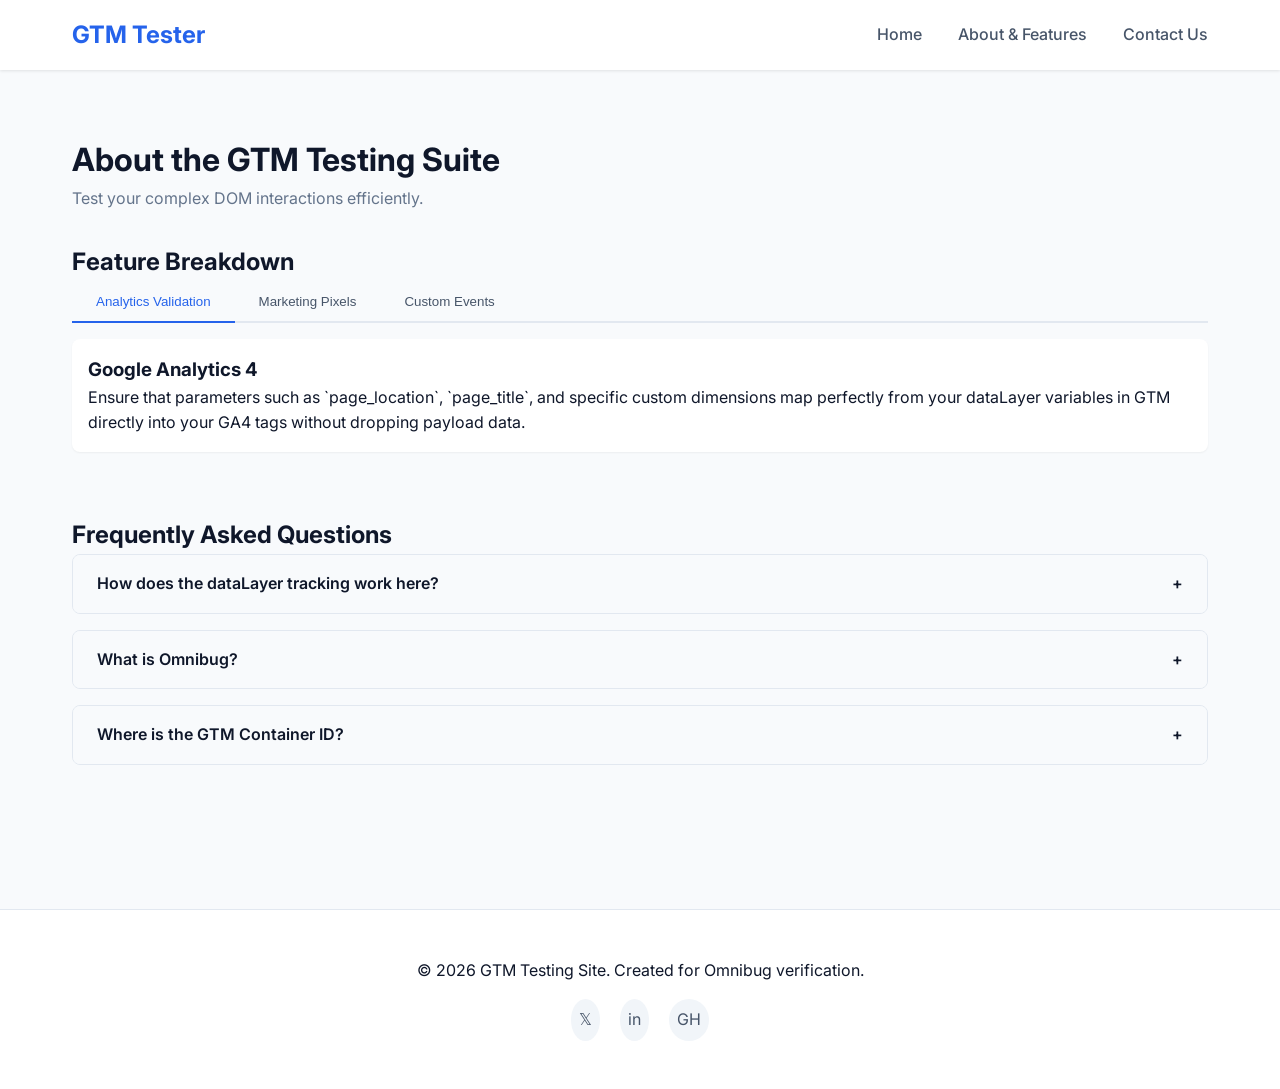
==== about.html @ c8a1af99 "Initial commit" ====
<!DOCTYPE html>
<html lang="en">

<head>
    <!-- Google tag (gtag.js) -->
    <script async src="https://www.googletagmanager.com/gtag/js?id=G-WWBLJDM97Z"></script>
    <script>
      window.dataLayer = window.dataLayer || [];
      function gtag(){dataLayer.push(arguments);}
      gtag('js', new Date());

      gtag('config', 'G-WWBLJDM97Z');
    </script>
    <!-- Google Tag Manager -->
    <script>(function(w,d,s,l,i){w[l]=w[l]||[];w[l].push({'gtm.start':
    new Date().getTime(),event:'gtm.js'});var f=d.getElementsByTagName(s)[0],
    j=d.createElement(s),dl=l!='dataLayer'?'&l='+l:'';j.async=true;j.src=
    'https://www.googletagmanager.com/gtm.js?id='+i+dl;f.parentNode.insertBefore(j,f);
    })(window,document,'script','dataLayer','GTM-W9FFCVPK');</script>
    <!-- End Google Tag Manager -->
    <meta charset="UTF-8">
    <meta name="viewport" content="width=device-width, initial-scale=1.0">
    <title>About Us - GTM Testing</title>
    <script src="js/tracker.js"></script>
    <link href="https://fonts.googleapis.com/css2?family=Inter:wght@400;500;600;700&display=swap" rel="stylesheet">
    <link rel="stylesheet" href="css/style.css">
</head>

<body>
    <!-- Google Tag Manager (noscript) -->
    <noscript><iframe src="https://www.googletagmanager.com/ns.html?id=GTM-W9FFCVPK"
    height="0" width="0" style="display:none;visibility:hidden"></iframe></noscript>
    <!-- End Google Tag Manager (noscript) -->
    <header>
        <div class="container nav-container">
            <nav>
                <a href="index.html" class="logo">GTM Tester</a>
                <div class="nav-links">
                    <a href="index.html">Home</a>
                    <a href="about.html">About & Features</a>
                    <a href="contact.html">Contact Us</a>
                </div>
            </nav>
        </div>
    </header>

    <main class="container" style="padding-top: 4rem; padding-bottom: 4rem;">
        <h1>About the GTM Testing Suite</h1>
        <p style="color: var(--text-muted); margin-bottom: 2rem;">Test your complex DOM interactions efficiently.</p>

        <!-- Tabs Section -->
        <section class="tabs">
            <h2>Feature Breakdown</h2>
            <div class="tab-list">
                <button class="tab-btn active" data-target="tab-analytics">Analytics Validation</button>
                <button class="tab-btn" data-target="tab-marketing">Marketing Pixels</button>
                <button class="tab-btn" data-target="tab-custom">Custom Events</button>
            </div>

            <div class="tab-pane active" id="tab-analytics">
                <h3>Google Analytics 4</h3>
                <p>Ensure that parameters such as `page_location`, `page_title`, and specific custom dimensions map
                    perfectly from your dataLayer variables in GTM directly into your GA4 tags without dropping payload
                    data.</p>
            </div>
            <div class="tab-pane" id="tab-marketing">
                <h3>Facebook & LinkedIn Pixels</h3>
                <p>Trigger base pageviews along with micro-conversions. Check your specific parameters like
                    `content_ids` or `value` to verify pixel health.</p>
            </div>
            <div class="tab-pane" id="tab-custom">
                <h3>Testing Custom Schemas</h3>
                <p>Pushing objects nested inside arrays? Verify the structure directly matches what the implementation
                    guide requires.</p>
            </div>
        </section>

        <!-- Accordion Section -->
        <section class="faq" style="margin-top: 4rem;">
            <h2>Frequently Asked Questions</h2>

            <div class="accordion">
                <div class="accordion-item">
                    <div class="accordion-header">
                        How does the dataLayer tracking work here?
                        <span>+</span>
                    </div>
                    <div class="accordion-content">
                        <div style="padding-bottom: 1rem; color: var(--secondary-color);">
                            Custom JS binds event listeners to DOM elements (tabs, accordions). Upon triggering, it maps
                            to a standard `trackEvent` function which pushes directly to the `window.dataLayer`.
                        </div>
                    </div>
                </div>

                <div class="accordion-item">
                    <div class="accordion-header">
                        What is Omnibug?
                        <span>+</span>
                    </div>
                    <div class="accordion-content">
                        <div style="padding-bottom: 1rem; color: var(--secondary-color);">
                            Omnibug is a browser extension that decodes and displays outgoing analytics requests (like
                            GA4 and GTM) in your Developer Tools panel. It makes debugging events significantly easier.
                        </div>
                    </div>
                </div>

                <div class="accordion-item">
                    <div class="accordion-header">
                        Where is the GTM Container ID?
                        <span>+</span>
                    </div>
                    <div class="accordion-content">
                        <div style="padding-bottom: 1rem; color: var(--secondary-color);">
                            Open `js/tracker.js` and edit the `GTM_ID` constant to replace `GTM-XXXXXXX` with your
                            actual tracking container ID.
                        </div>
                    </div>
                </div>
            </div>
        </section>
    </main>

    <footer>
        <div class="container">
            <p>&copy; 2026 GTM Testing Site. Created for Omnibug verification.</p>
            <div class="social-links">
                <a href="https://twitter.com" target="_blank" data-social="twitter">𝕏</a>
                <a href="https://linkedin.com" target="_blank" data-social="linkedin">in</a>
                <a href="https://github.com" target="_blank" data-social="github">GH</a>
            </div>
        </div>
    </footer>

    <script src="js/main.js"></script>
</body>

</html>
---- css/style.css ----
/* Global CSS for GTM Testing Site */
:root {
    --primary-color: #2563eb;
    --secondary-color: #475569;
    --bg-color: #f8fafc;
    --text-main: #0f172a;
    --text-muted: #64748b;
    --success: #10b981;
    --error: #ef4444;
    --surface: #ffffff;
}

* {
    box-sizing: border-box;
    margin: 0;
    padding: 0;
}

body {
    font-family: 'Inter', system-ui, -apple-system, sans-serif;
    background-color: var(--bg-color);
    color: var(--text-main);
    line-height: 1.6;
}

.container {
    max-width: 1200px;
    margin: 0 auto;
    padding: 0 2rem;
}

/* Header & Nav */
header {
    background: var(--surface);
    box-shadow: 0 1px 3px rgba(0, 0, 0, 0.1);
    position: sticky;
    top: 0;
    z-index: 100;
}

nav {
    display: flex;
    justify-content: space-between;
    align-items: center;
    padding: 1rem 0;
}

.logo {
    font-size: 1.5rem;
    font-weight: 700;
    color: var(--primary-color);
    text-decoration: none;
}

.nav-links a {
    margin-left: 2rem;
    text-decoration: none;
    color: var(--secondary-color);
    font-weight: 500;
    transition: color 0.2s;
}

.nav-links a:hover {
    color: var(--primary-color);
}

/* Hero Section */
.hero {
    text-align: center;
    padding: 6rem 2rem;
    background: linear-gradient(135deg, #e0f2fe 0%, #bae6fd 100%);
    margin-bottom: 4rem;
}

.hero h1 {
    font-size: 3rem;
    margin-bottom: 1rem;
    color: var(--text-main);
}

.hero p {
    font-size: 1.25rem;
    color: var(--secondary-color);
    margin-bottom: 2rem;
    max-width: 600px;
    margin-left: auto;
    margin-right: auto;
}

/* Buttons */
.btn {
    display: inline-block;
    padding: 0.75rem 1.5rem;
    border-radius: 0.5rem;
    font-weight: 600;
    text-decoration: none;
    border: none;
    cursor: pointer;
    transition: all 0.2s;
}

.btn-primary {
    background-color: var(--primary-color);
    color: white;
}

.btn-primary:hover {
    background-color: #1d4ed8;
    transform: translateY(-1px);
}

.btn-secondary {
    background-color: white;
    color: var(--text-main);
    border: 1px solid #e2e8f0;
}

.btn-secondary:hover {
    background-color: #f1f5f9;
}

/* Video Section */
.video-section {
    max-width: 800px;
    margin: 0 auto 4rem;
    text-align: center;
}

.video-container {
    position: relative;
    padding-bottom: 56.25%;
    /* 16:9 Aspect Ratio */
    height: 0;
    overflow: hidden;
    border-radius: 1rem;
    box-shadow: 0 4px 6px rgba(0, 0, 0, 0.1);
    background: black;
}

.video-container video,
.video-container iframe {
    position: absolute;
    top: 0;
    left: 0;
    width: 100%;
    height: 100%;
}

/* Footer */
footer {
    background: var(--surface);
    padding: 3rem 0;
    margin-top: 4rem;
    border-top: 1px solid #e2e8f0;
    text-align: center;
}

.social-links {
    margin-top: 1rem;
}

.social-links a {
    display: inline-flex;
    margin: 0 0.5rem;
    color: var(--secondary-color);
    text-decoration: none;
    padding: 0.5rem;
    border-radius: 50%;
    background: #f1f5f9;
    transition: all 0.2s;
}

.social-links a:hover {
    background: var(--primary-color);
    color: white;
}


/* Forms */
.form-group {
    margin-bottom: 1.5rem;
}

.form-group label {
    display: block;
    margin-bottom: 0.5rem;
    font-weight: 500;
}

.form-control {
    width: 100%;
    padding: 0.75rem;
    border: 1px solid #cbd5e1;
    border-radius: 0.5rem;
    font-family: inherit;
}

.form-control.is-invalid {
    border-color: var(--error);
    background-color: #fef2f2;
}

.invalid-feedback {
    display: none;
    color: var(--error);
    font-size: 0.875rem;
    margin-top: 0.25rem;
}

.form-control.is-invalid+.invalid-feedback {
    display: block;
}

/* Accordion */
.accordion-item {
    border: 1px solid #e2e8f0;
    margin-bottom: 1rem;
    border-radius: 0.5rem;
    background: var(--surface);
    overflow: hidden;
}

.accordion-header {
    padding: 1rem 1.5rem;
    background: #f8fafc;
    cursor: pointer;
    font-weight: 600;
    display: flex;
    justify-content: space-between;
    align-items: center;
}

.accordion-content {
    padding: 0;
    max-height: 0;
    overflow: hidden;
    transition: all 0.3s ease-in-out;
}

.accordion-item.active .accordion-content {
    padding: 1rem 1.5rem;
    max-height: 500px;
}

/* Tabs */
.tabs {
    margin: 2rem 0;
}

.tab-list {
    display: flex;
    border-bottom: 2px solid #e2e8f0;
    margin-bottom: 1rem;
}

.tab-btn {
    padding: 0.75rem 1.5rem;
    background: none;
    border: none;
    border-bottom: 2px solid transparent;
    margin-bottom: -2px;
    font-weight: 500;
    cursor: pointer;
    color: var(--secondary-color);
}

.tab-btn.active {
    color: var(--primary-color);
    border-bottom-color: var(--primary-color);
}

.tab-pane {
    display: none;
    padding: 1rem;
    background: var(--surface);
    border-radius: 0.5rem;
    box-shadow: 0 1px 2px rgba(0, 0, 0, 0.05);
}

.tab-pane.active {
    display: block;
}
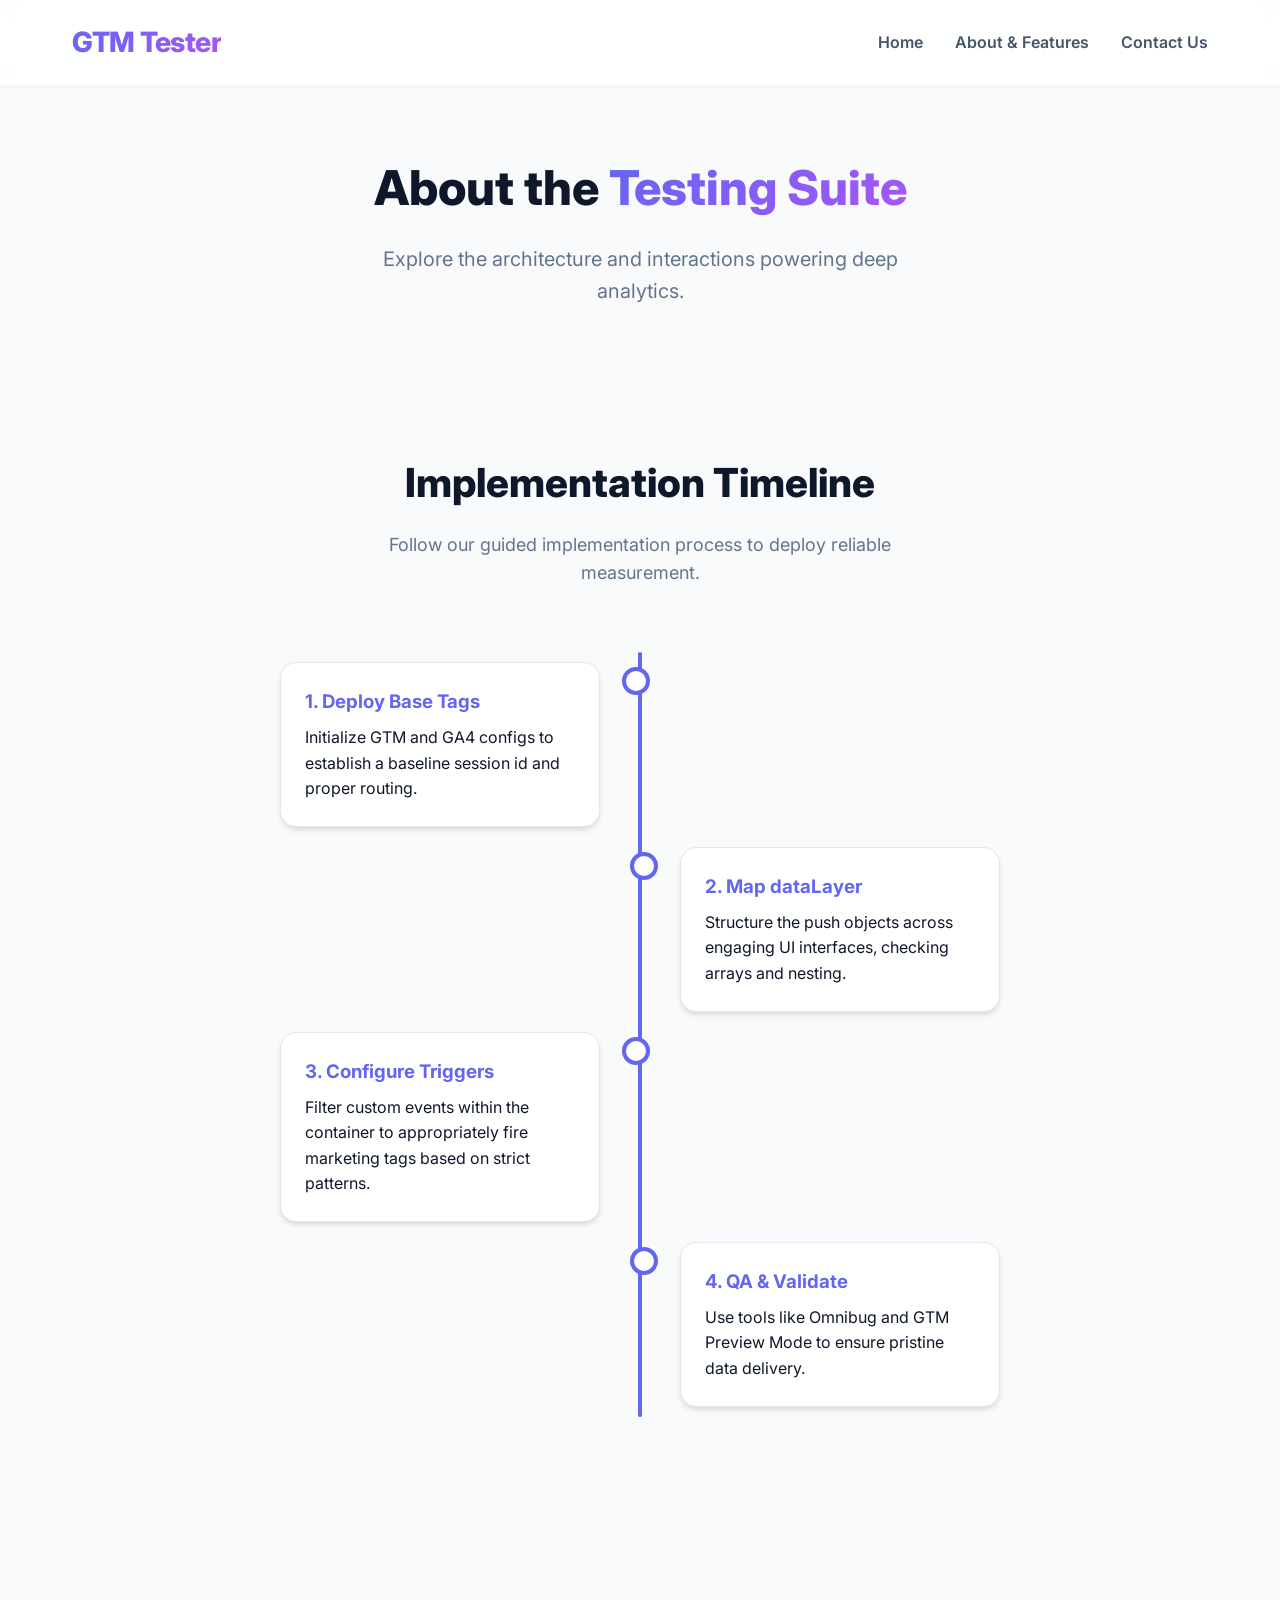
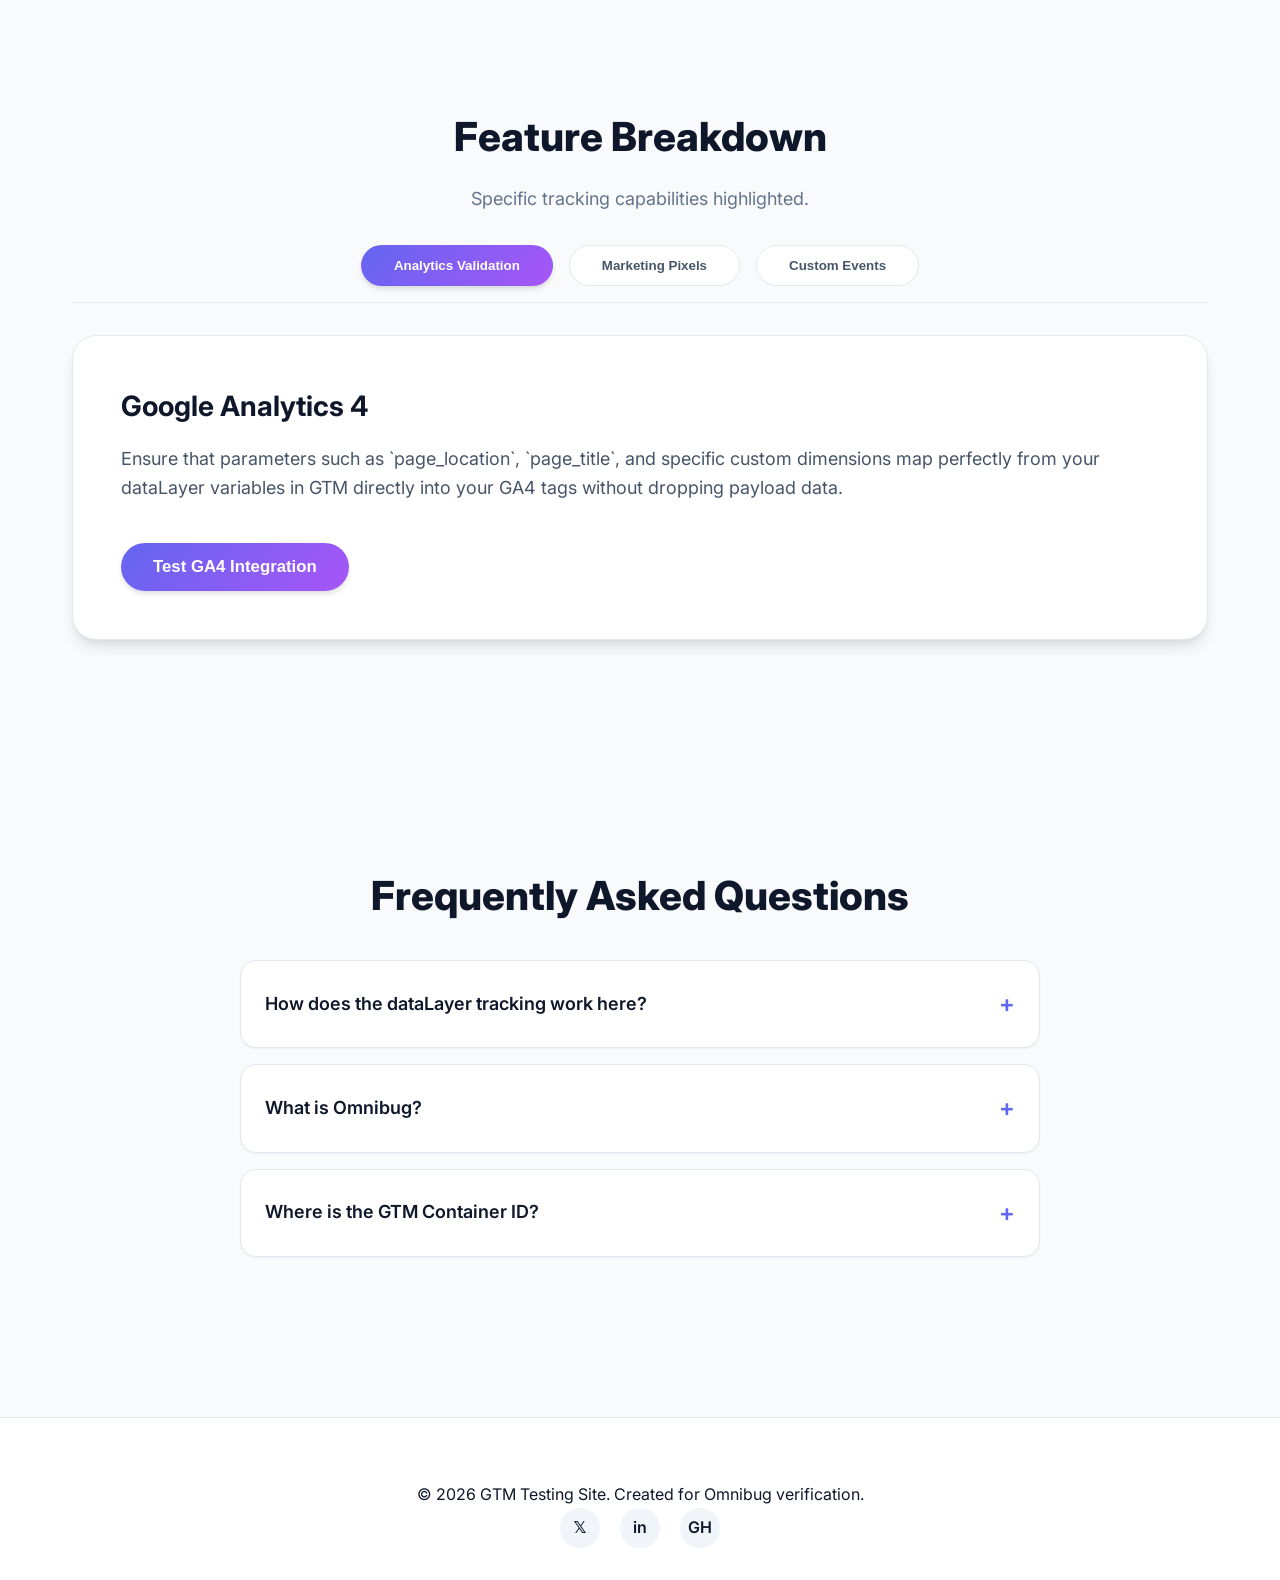
==== commit bcae8228: "Changed the UI added more things" ====
--- a/about.html
+++ b/about.html
@@ -28,7 +28,7 @@
 
 <body>
     <!-- Google Tag Manager (noscript) -->
-    <noscript><iframe src="https://www.googletagmanager.com/ns.html?id=GTM-W9FFCVPK"
+    <noscript><iframe src="https://www.googletagmanager.com/ns.html?id=GTM-W9FFCVPK  "
     height="0" width="0" style="display:none;visibility:hidden"></iframe></noscript>
     <!-- End Google Tag Manager (noscript) -->
     <header>
@@ -45,12 +45,51 @@
     </header>
 
     <main class="container" style="padding-top: 4rem; padding-bottom: 4rem;">
-        <h1>About the GTM Testing Suite</h1>
-        <p style="color: var(--text-muted); margin-bottom: 2rem;">Test your complex DOM interactions efficiently.</p>
+        <div class="section-header">
+            <h1 style="font-size: 3rem; font-weight: 800; margin-bottom: 1rem; color: var(--text-main);">About the <span style="background: var(--primary-gradient); -webkit-background-clip: text; background-clip: text; -webkit-text-fill-color: transparent;">Testing Suite</span></h1>
+            <p style="font-size: 1.25rem; color: var(--text-muted);">Explore the architecture and interactions powering deep analytics.</p>
+        </div>
+
+        <!-- Timeline Section -->
+        <section>
+            <div class="section-header" style="margin-bottom: 2rem;">
+                <h2>Implementation Timeline</h2>
+                <p>Follow our guided implementation process to deploy reliable measurement.</p>
+            </div>
+            <div class="timeline">
+                <div class="timeline-item left">
+                    <div class="timeline-content track-timeline" data-step="1">
+                        <h3>1. Deploy Base Tags</h3>
+                        <p>Initialize GTM and GA4 configs to establish a baseline session id and proper routing.</p>
+                    </div>
+                </div>
+                <div class="timeline-item right">
+                    <div class="timeline-content track-timeline" data-step="2">
+                        <h3>2. Map dataLayer</h3>
+                        <p>Structure the push objects across engaging UI interfaces, checking arrays and nesting.</p>
+                    </div>
+                </div>
+                <div class="timeline-item left">
+                    <div class="timeline-content track-timeline" data-step="3">
+                        <h3>3. Configure Triggers</h3>
+                        <p>Filter custom events within the container to appropriately fire marketing tags based on strict patterns.</p>
+                    </div>
+                </div>
+                <div class="timeline-item right">
+                    <div class="timeline-content track-timeline" data-step="4">
+                        <h3>4. QA & Validate</h3>
+                        <p>Use tools like Omnibug and GTM Preview Mode to ensure pristine data delivery.</p>
+                    </div>
+                </div>
+            </div>
+        </section>
 
         <!-- Tabs Section -->
         <section class="tabs">
-            <h2>Feature Breakdown</h2>
+            <div class="section-header" style="margin-bottom: 2rem;">
+                <h2>Feature Breakdown</h2>
+                <p>Specific tracking capabilities highlighted.</p>
+            </div>
             <div class="tab-list">
                 <button class="tab-btn active" data-target="tab-analytics">Analytics Validation</button>
                 <button class="tab-btn" data-target="tab-marketing">Marketing Pixels</button>
@@ -62,31 +101,35 @@
                 <p>Ensure that parameters such as `page_location`, `page_title`, and specific custom dimensions map
                     perfectly from your dataLayer variables in GTM directly into your GA4 tags without dropping payload
                     data.</p>
+                <button class="btn btn-primary track-cta" style="margin-top: 1rem;" data-cta-type="tab-action" data-cta-text="Test GA4 Integration">Test GA4 Integration</button>
             </div>
             <div class="tab-pane" id="tab-marketing">
                 <h3>Facebook & LinkedIn Pixels</h3>
                 <p>Trigger base pageviews along with micro-conversions. Check your specific parameters like
                     `content_ids` or `value` to verify pixel health.</p>
+                <button class="btn btn-primary track-cta" style="margin-top: 1rem;" data-cta-type="tab-action" data-cta-text="Verify Pixels">Verify Pixels</button>
             </div>
             <div class="tab-pane" id="tab-custom">
                 <h3>Testing Custom Schemas</h3>
                 <p>Pushing objects nested inside arrays? Verify the structure directly matches what the implementation
                     guide requires.</p>
+                <button class="btn btn-primary track-cta" style="margin-top: 1rem;" data-cta-type="tab-action" data-cta-text="Validate Schema">Validate Schema</button>
             </div>
         </section>
 
         <!-- Accordion Section -->
-        <section class="faq" style="margin-top: 4rem;">
-            <h2>Frequently Asked Questions</h2>
-
+        <section class="faq">
+            <div class="section-header" style="margin-bottom: 2rem;">
+                <h2>Frequently Asked Questions</h2>
+            </div>
             <div class="accordion">
                 <div class="accordion-item">
                     <div class="accordion-header">
                         How does the dataLayer tracking work here?
-                        <span>+</span>
+                        <span style="font-size: 1.5rem; color: var(--primary-color);">+</span>
                     </div>
                     <div class="accordion-content">
-                        <div style="padding-bottom: 1rem; color: var(--secondary-color);">
+                        <div class="accordion-content-inner">
                             Custom JS binds event listeners to DOM elements (tabs, accordions). Upon triggering, it maps
                             to a standard `trackEvent` function which pushes directly to the `window.dataLayer`.
                         </div>
@@ -96,10 +139,10 @@
                 <div class="accordion-item">
                     <div class="accordion-header">
                         What is Omnibug?
-                        <span>+</span>
+                        <span style="font-size: 1.5rem; color: var(--primary-color);">+</span>
                     </div>
                     <div class="accordion-content">
-                        <div style="padding-bottom: 1rem; color: var(--secondary-color);">
+                        <div class="accordion-content-inner">
                             Omnibug is a browser extension that decodes and displays outgoing analytics requests (like
                             GA4 and GTM) in your Developer Tools panel. It makes debugging events significantly easier.
                         </div>
@@ -109,10 +152,10 @@
                 <div class="accordion-item">
                     <div class="accordion-header">
                         Where is the GTM Container ID?
-                        <span>+</span>
+                        <span style="font-size: 1.5rem; color: var(--primary-color);">+</span>
                     </div>
                     <div class="accordion-content">
-                        <div style="padding-bottom: 1rem; color: var(--secondary-color);">
+                        <div class="accordion-content-inner">
                             Open `js/tracker.js` and edit the `GTM_ID` constant to replace `GTM-XXXXXXX` with your
                             actual tracking container ID.
                         </div>
--- a/css/style.css
+++ b/css/style.css
@@ -1,6 +1,8 @@
-/* Global CSS for GTM Testing Site */
+/* Global CSS for GTM Testing Site - Premium Edition */
 :root {
-    --primary-color: #2563eb;
+    --primary-gradient: linear-gradient(135deg, #6366f1 0%, #a855f7 100%);
+    --primary-color: #6366f1;
+    --primary-hover: #4f46e5;
     --secondary-color: #475569;
     --bg-color: #f8fafc;
     --text-main: #0f172a;
@@ -8,6 +10,14 @@
     --success: #10b981;
     --error: #ef4444;
     --surface: #ffffff;
+    --surface-glass: rgba(255, 255, 255, 0.85);
+    --border-color: #e2e8f0;
+    --shadow-sm: 0 1px 2px 0 rgba(0, 0, 0, 0.05);
+    --shadow-md: 0 4px 6px -1px rgba(0, 0, 0, 0.1), 0 2px 4px -1px rgba(0, 0, 0, 0.06);
+    --shadow-lg: 0 10px 15px -3px rgba(0, 0, 0, 0.1), 0 4px 6px -2px rgba(0, 0, 0, 0.05);
+    --shadow-glow: 0 0 20px rgba(99, 102, 241, 0.3);
+    --transition-fast: all 0.2s cubic-bezier(0.4, 0, 0.2, 1);
+    --transition-smooth: all 0.4s cubic-bezier(0.4, 0, 0.2, 1);
 }
 
 * {
@@ -21,6 +31,7 @@
     background-color: var(--bg-color);
     color: var(--text-main);
     line-height: 1.6;
+    overflow-x: hidden;
 }
 
 .container {
@@ -29,10 +40,13 @@
     padding: 0 2rem;
 }
 
-/* Header & Nav */
+/* Header & Nav (Glassmorphism) */
 header {
-    background: var(--surface);
-    box-shadow: 0 1px 3px rgba(0, 0, 0, 0.1);
+    background: var(--surface-glass);
+    backdrop-filter: blur(12px);
+    -webkit-backdrop-filter: blur(12px);
+    border-bottom: 1px solid rgba(255, 255, 255, 0.3);
+    box-shadow: var(--shadow-sm);
     position: sticky;
     top: 0;
     z-index: 100;
@@ -42,192 +56,569 @@
     display: flex;
     justify-content: space-between;
     align-items: center;
-    padding: 1rem 0;
+    padding: 1.25rem 0;
 }
 
 .logo {
-    font-size: 1.5rem;
-    font-weight: 700;
-    color: var(--primary-color);
+    font-size: 1.75rem;
+    font-weight: 800;
+    background: var(--primary-gradient);
+    -webkit-background-clip: text;
+    background-clip: text;
+    -webkit-text-fill-color: transparent;
     text-decoration: none;
+    letter-spacing: -0.5px;
+}
+
+.nav-links {
+    display: flex;
+    gap: 2rem;
+    align-items: center;
 }
 
 .nav-links a {
-    margin-left: 2rem;
     text-decoration: none;
     color: var(--secondary-color);
-    font-weight: 500;
-    transition: color 0.2s;
+    font-weight: 600;
+    font-size: 1rem;
+    transition: var(--transition-fast);
+    position: relative;
 }
 
 .nav-links a:hover {
     color: var(--primary-color);
+}
+
+.nav-links a::after {
+    content: '';
+    position: absolute;
+    bottom: -4px;
+    left: 0;
+    width: 0%;
+    height: 2px;
+    background: var(--primary-gradient);
+    transition: var(--transition-fast);
+    border-radius: 2px;
+}
+
+.nav-links a:hover::after {
+    width: 100%;
 }
 
 /* Hero Section */
 .hero {
     text-align: center;
-    padding: 6rem 2rem;
-    background: linear-gradient(135deg, #e0f2fe 0%, #bae6fd 100%);
+    padding: 8rem 2rem;
+    background: var(--bg-color);
+    position: relative;
+    overflow: hidden;
     margin-bottom: 4rem;
 }
 
+/* Background blob for hero */
+.hero::before {
+    content: '';
+    position: absolute;
+    top: -10%;
+    left: 50%;
+    transform: translateX(-50%);
+    width: 800px;
+    height: 800px;
+    background: radial-gradient(circle, rgba(99, 102, 241, 0.15) 0%, rgba(168, 85, 247, 0) 70%);
+    z-index: 0;
+    pointer-events: none;
+}
+
+.hero .container {
+    position: relative;
+    z-index: 1;
+}
+
 .hero h1 {
-    font-size: 3rem;
-    margin-bottom: 1rem;
-    color: var(--text-main);
+    font-size: 4rem;
+    font-weight: 800;
+    margin-bottom: 1.5rem;
+    color: var(--text-main);
+    line-height: 1.1;
+    letter-spacing: -1px;
+}
+
+.hero h1 span {
+    background: var(--primary-gradient);
+    -webkit-background-clip: text;
+    background-clip: text;
+    -webkit-text-fill-color: transparent;
 }
 
 .hero p {
     font-size: 1.25rem;
-    color: var(--secondary-color);
-    margin-bottom: 2rem;
-    max-width: 600px;
+    color: var(--text-muted);
+    margin-bottom: 2.5rem;
+    max-width: 650px;
     margin-left: auto;
     margin-right: auto;
 }
 
-/* Buttons */
+.cta-group {
+    display: flex;
+    gap: 1rem;
+    justify-content: center;
+    align-items: center;
+}
+
+/* Premium Buttons */
 .btn {
-    display: inline-block;
-    padding: 0.75rem 1.5rem;
-    border-radius: 0.5rem;
+    display: inline-flex;
+    align-items: center;
+    justify-content: center;
+    padding: 0.875rem 2rem;
+    border-radius: 9999px; /* Pill shape */
     font-weight: 600;
+    font-size: 1.05rem;
     text-decoration: none;
     border: none;
     cursor: pointer;
-    transition: all 0.2s;
+    transition: var(--transition-fast);
 }
 
 .btn-primary {
-    background-color: var(--primary-color);
-    color: white;
+    background: var(--primary-gradient);
+    color: white;
+    box-shadow: var(--shadow-md);
 }
 
 .btn-primary:hover {
-    background-color: #1d4ed8;
-    transform: translateY(-1px);
+    transform: translateY(-2px);
+    box-shadow: var(--shadow-glow);
 }
 
 .btn-secondary {
-    background-color: white;
-    color: var(--text-main);
-    border: 1px solid #e2e8f0;
+    background-color: var(--surface);
+    color: var(--text-main);
+    border: 1px solid var(--border-color);
+    box-shadow: var(--shadow-sm);
 }
 
 .btn-secondary:hover {
     background-color: #f1f5f9;
+    transform: translateY(-2px);
+    box-shadow: var(--shadow-md);
+    border-color: #cbd5e1;
+}
+
+.btn-outline {
+    background: transparent;
+    color: var(--primary-color);
+    border: 2px solid var(--primary-color);
+}
+
+.btn-outline:hover {
+    background: var(--primary-color);
+    color: white;
+}
+
+/* Sections */
+section {
+    padding: 5rem 0;
+}
+
+.section-header {
+    text-align: center;
+    margin-bottom: 4rem;
+}
+
+.section-header h2 {
+    font-size: 2.5rem;
+    font-weight: 800;
+    margin-bottom: 1rem;
+    color: var(--text-main);
+}
+
+.section-header p {
+    font-size: 1.125rem;
+    color: var(--text-muted);
+    max-width: 600px;
+    margin: 0 auto;
+}
+
+/* Grid System */
+.grid {
+    display: grid;
+    gap: 2rem;
+}
+
+.grid-3 {
+    grid-template-columns: repeat(auto-fit, minmax(300px, 1fr));
+}
+
+/* Feature Cards */
+.feature-card {
+    background: var(--surface);
+    padding: 2.5rem;
+    border-radius: 1rem;
+    box-shadow: var(--shadow-sm);
+    border: 1px solid var(--border-color);
+    transition: var(--transition-smooth);
+    display: flex;
+    flex-direction: column;
+    align-items: flex-start;
+}
+
+.feature-card:hover {
+    transform: translateY(-8px);
+    box-shadow: var(--shadow-lg);
+    border-color: #cbd5e1;
+}
+
+.feature-icon {
+    width: 3rem;
+    height: 3rem;
+    border-radius: 0.75rem;
+    background: var(--primary-gradient);
+    color: white;
+    display: flex;
+    align-items: center;
+    justify-content: center;
+    font-size: 1.5rem;
+    margin-bottom: 1.5rem;
+}
+
+.feature-card h3 {
+    font-size: 1.25rem;
+    font-weight: 700;
+    margin-bottom: 1rem;
+}
+
+.feature-card p {
+    color: var(--text-muted);
+    margin-bottom: 1.5rem;
+    flex-grow: 1;
+}
+
+/* Pricing Cards */
+.pricing-card {
+    background: var(--surface);
+    padding: 3rem 2rem;
+    border-radius: 1.5rem;
+    border: 1px solid var(--border-color);
+    text-align: center;
+    transition: var(--transition-smooth);
+    position: relative;
+    overflow: hidden;
+}
+
+.pricing-card:hover {
+    transform: translateY(-8px);
+    box-shadow: var(--shadow-lg);
+}
+
+.pricing-card.popular {
+    border-color: var(--primary-color);
+    box-shadow: var(--shadow-md);
+}
+
+.pricing-card.popular::before {
+    content: 'Most Popular';
+    position: absolute;
+    top: 1rem;
+    right: -2.5rem;
+    background: var(--primary-gradient);
+    color: white;
+    font-size: 0.75rem;
+    font-weight: 700;
+    padding: 0.25rem 3rem;
+    transform: rotate(45deg);
+}
+
+.pricing-card h3 {
+    font-size: 1.5rem;
+    font-weight: 700;
+    margin-bottom: 1rem;
+}
+
+.price {
+    font-size: 3rem;
+    font-weight: 800;
+    color: var(--text-main);
+    margin-bottom: 2rem;
+    display: flex;
+    justify-content: center;
+    align-items: baseline;
+}
+
+.price span {
+    font-size: 1rem;
+    color: var(--text-muted);
+    font-weight: 500;
+    margin-left: 0.25rem;
+}
+
+.pricing-features {
+    list-style: none;
+    margin-bottom: 2.5rem;
+    text-align: left;
+}
+
+.pricing-features li {
+    padding: 0.75rem 0;
+    color: var(--secondary-color);
+    border-bottom: 1px solid var(--border-color);
+    display: flex;
+    align-items: center;
+    gap: 0.5rem;
+}
+
+.pricing-features li::before {
+    content: '✓';
+    color: var(--success);
+    font-weight: 800;
 }
 
 /* Video Section */
 .video-section {
-    max-width: 800px;
-    margin: 0 auto 4rem;
-    text-align: center;
+    max-width: 900px;
+    margin: 0 auto;
 }
 
 .video-container {
     position: relative;
     padding-bottom: 56.25%;
-    /* 16:9 Aspect Ratio */
     height: 0;
     overflow: hidden;
-    border-radius: 1rem;
-    box-shadow: 0 4px 6px rgba(0, 0, 0, 0.1);
-    background: black;
-}
-
-.video-container video,
-.video-container iframe {
+    border-radius: 1.5rem;
+    box-shadow: var(--shadow-lg);
+    background: var(--text-main);
+    border: 8px solid var(--surface);
+}
+
+.video-container video {
     position: absolute;
     top: 0;
     left: 0;
     width: 100%;
     height: 100%;
+    object-fit: cover;
+}
+
+/* Newsletter Section */
+.newsletter-section {
+    background: var(--primary-gradient);
+    color: white;
+    padding: 4rem 2rem;
+    border-radius: 1.5rem;
+    text-align: center;
+    margin: 4rem auto;
+    max-width: 1000px;
+    box-shadow: var(--shadow-lg);
+}
+
+.newsletter-section h2 {
+    font-size: 2.25rem;
+    margin-bottom: 1rem;
+    color: white;
+}
+
+.newsletter-section p {
+    color: rgba(255, 255, 255, 0.9);
+    margin-bottom: 2rem;
+    font-size: 1.125rem;
+}
+
+.newsletter-form {
+    display: flex;
+    gap: 1rem;
+    max-width: 500px;
+    margin: 0 auto;
+}
+
+.newsletter-form input {
+    flex-grow: 1;
+    padding: 1rem 1.5rem;
+    border-radius: 9999px;
+    border: none;
+    font-size: 1rem;
+    font-family: inherit;
+    box-shadow: var(--shadow-md);
+}
+
+.newsletter-form input:focus {
+    outline: 2px solid white;
+    outline-offset: 2px;
+}
+
+.newsletter-form .btn {
+    background: var(--text-main);
+    color: white;
+}
+
+.newsletter-form .btn:hover {
+    background: #1e293b;
+    box-shadow: 0 0 15px rgba(255, 255, 255, 0.3);
+}
+
+/* Timeline */
+.timeline {
+    position: relative;
+    max-width: 800px;
+    margin: 4rem auto;
+}
+
+.timeline::after {
+    content: '';
+    position: absolute;
+    width: 4px;
+    background-color: var(--primary-color);
+    top: 0;
+    bottom: 0;
+    left: 50%;
+    margin-left: -2px;
+    border-radius: 2px;
+}
+
+.timeline-item {
+    padding: 10px 40px;
+    position: relative;
+    background-color: inherit;
+    width: 50%;
+}
+
+.timeline-item.left {
+    left: 0;
+}
+
+.timeline-item.right {
+    left: 50%;
+}
+
+.timeline-item::after {
+    content: '';
+    position: absolute;
+    width: 20px;
+    height: 20px;
+    right: -10px;
+    background-color: var(--surface);
+    border: 4px solid var(--primary-color);
+    top: 15px;
+    border-radius: 50%;
+    z-index: 1;
+}
+
+.timeline-item.right::after {
+    left: -10px;
+}
+
+.timeline-content {
+    padding: 1.5rem;
+    background-color: var(--surface);
+    position: relative;
+    border-radius: 1rem;
+    box-shadow: var(--shadow-md);
+    border: 1px solid var(--border-color);
+    transition: var(--transition-fast);
+}
+
+.timeline-content:hover {
+    transform: translateY(-4px);
+    box-shadow: var(--shadow-lg);
+    border-color: var(--primary-color);
+}
+
+.timeline-content h3 {
+    margin-bottom: 0.5rem;
+    color: var(--primary-color);
 }
 
 /* Footer */
 footer {
     background: var(--surface);
-    padding: 3rem 0;
-    margin-top: 4rem;
-    border-top: 1px solid #e2e8f0;
+    padding: 4rem 0 2rem;
+    border-top: 1px solid var(--border-color);
     text-align: center;
 }
 
-.social-links {
-    margin-top: 1rem;
+.footer-content {
+    display: flex;
+    flex-direction: column;
+    align-items: center;
+    gap: 1.5rem;
+    margin-bottom: 2rem;
+}
+
+.footer-logo {
+    font-size: 1.5rem;
+    font-weight: 800;
+    color: var(--text-main);
 }
 
 .social-links a {
     display: inline-flex;
     margin: 0 0.5rem;
-    color: var(--secondary-color);
+    color: var(--text-main);
     text-decoration: none;
-    padding: 0.5rem;
+    width: 2.5rem;
+    height: 2.5rem;
     border-radius: 50%;
     background: #f1f5f9;
-    transition: all 0.2s;
+    align-items: center;
+    justify-content: center;
+    transition: var(--transition-fast);
+    font-weight: 600;
 }
 
 .social-links a:hover {
-    background: var(--primary-color);
-    color: white;
-}
-
-
-/* Forms */
-.form-group {
-    margin-bottom: 1.5rem;
-}
-
-.form-group label {
-    display: block;
-    margin-bottom: 0.5rem;
-    font-weight: 500;
-}
-
-.form-control {
-    width: 100%;
-    padding: 0.75rem;
-    border: 1px solid #cbd5e1;
-    border-radius: 0.5rem;
-    font-family: inherit;
-}
-
-.form-control.is-invalid {
-    border-color: var(--error);
-    background-color: #fef2f2;
-}
-
-.invalid-feedback {
-    display: none;
-    color: var(--error);
+    background: var(--primary-gradient);
+    color: white;
+    transform: translateY(-3px);
+    box-shadow: var(--shadow-md);
+}
+
+.footer-bottom {
+    padding-top: 2rem;
+    border-top: 1px solid var(--border-color);
+    color: var(--text-muted);
     font-size: 0.875rem;
-    margin-top: 0.25rem;
-}
-
-.form-control.is-invalid+.invalid-feedback {
-    display: block;
 }
 
 /* Accordion */
+.accordion {
+    max-width: 800px;
+    margin: 0 auto;
+}
+
 .accordion-item {
-    border: 1px solid #e2e8f0;
+    border: 1px solid var(--border-color);
     margin-bottom: 1rem;
-    border-radius: 0.5rem;
+    border-radius: 1rem;
     background: var(--surface);
     overflow: hidden;
+    box-shadow: var(--shadow-sm);
+    transition: var(--transition-fast);
+}
+
+.accordion-item:hover {
+    border-color: #cbd5e1;
+    box-shadow: var(--shadow-md);
 }
 
 .accordion-header {
-    padding: 1rem 1.5rem;
-    background: #f8fafc;
+    padding: 1.5rem;
     cursor: pointer;
     font-weight: 600;
+    font-size: 1.125rem;
     display: flex;
     justify-content: space-between;
     align-items: center;
+    color: var(--text-main);
+    transition: var(--transition-fast);
+}
+
+.accordion-item.active {
+    border-color: var(--primary-color);
+}
+
+.accordion-item.active .accordion-header {
+    color: var(--primary-color);
+    background: rgba(99, 102, 241, 0.05);
 }
 
 .accordion-content {
@@ -238,45 +629,137 @@
 }
 
 .accordion-item.active .accordion-content {
-    padding: 1rem 1.5rem;
+    padding: 0 1.5rem 1.5rem;
     max-height: 500px;
+}
+
+.accordion-content-inner {
+    color: var(--secondary-color);
+    line-height: 1.7;
 }
 
 /* Tabs */
 .tabs {
-    margin: 2rem 0;
+    margin: 4rem 0;
 }
 
 .tab-list {
     display: flex;
-    border-bottom: 2px solid #e2e8f0;
-    margin-bottom: 1rem;
+    justify-content: center;
+    gap: 1rem;
+    margin-bottom: 2rem;
+    border-bottom: 1px solid var(--border-color);
+    padding-bottom: 1rem;
 }
 
 .tab-btn {
-    padding: 0.75rem 1.5rem;
-    background: none;
-    border: none;
-    border-bottom: 2px solid transparent;
-    margin-bottom: -2px;
-    font-weight: 500;
+    padding: 0.75rem 2rem;
+    background: var(--surface);
+    border: 1px solid var(--border-color);
+    border-radius: 9999px;
+    font-weight: 600;
     cursor: pointer;
     color: var(--secondary-color);
+    transition: var(--transition-fast);
+}
+
+.tab-btn:hover {
+    background: #f1f5f9;
+    color: var(--text-main);
 }
 
 .tab-btn.active {
-    color: var(--primary-color);
-    border-bottom-color: var(--primary-color);
+    background: var(--primary-gradient);
+    color: white;
+    border-color: transparent;
+    box-shadow: var(--shadow-md);
 }
 
 .tab-pane {
     display: none;
-    padding: 1rem;
+    padding: 3rem;
     background: var(--surface);
-    border-radius: 0.5rem;
-    box-shadow: 0 1px 2px rgba(0, 0, 0, 0.05);
+    border-radius: 1.5rem;
+    box-shadow: var(--shadow-lg);
+    border: 1px solid var(--border-color);
+    animation: fadeIn 0.4s ease-out;
+}
+
+.tab-pane h3 {
+    font-size: 1.75rem;
+    margin-bottom: 1rem;
+    color: var(--text-main);
+}
+
+.tab-pane p {
+    font-size: 1.125rem;
+    color: var(--secondary-color);
+    margin-bottom: 1.5rem;
 }
 
 .tab-pane.active {
     display: block;
+}
+
+@keyframes fadeIn {
+    from { opacity: 0; transform: translateY(10px); }
+    to { opacity: 1; transform: translateY(0); }
+}
+
+/* Forms */
+.form-group {
+    margin-bottom: 1.5rem;
+}
+
+.form-group label {
+    display: block;
+    margin-bottom: 0.5rem;
+    font-weight: 600;
+    color: var(--text-main);
+}
+
+.form-control {
+    width: 100%;
+    padding: 1rem;
+    border: 1px solid var(--border-color);
+    border-radius: 0.75rem;
+    font-family: inherit;
+    font-size: 1rem;
+    transition: var(--transition-fast);
+    background: #f8fafc;
+}
+
+.form-control:focus {
+    outline: none;
+    border-color: var(--primary-color);
+    box-shadow: 0 0 0 3px rgba(99, 102, 241, 0.2);
+    background: white;
+}
+
+.form-control.is-invalid {
+    border-color: var(--error);
+    background-color: #fef2f2;
+}
+
+.invalid-feedback {
+    display: none;
+    color: var(--error);
+    font-size: 0.875rem;
+    margin-top: 0.5rem;
+    font-weight: 500;
+}
+
+.form-control.is-invalid+.invalid-feedback {
+    display: block;
+}
+
+@media (max-width: 768px) {
+    .timeline::after { left: 31px; }
+    .timeline-item { width: 100%; padding-left: 70px; padding-right: 25px; }
+    .timeline-item.left::after, .timeline-item.right::after { left: 21px; }
+    .timeline-item.right { left: 0%; }
+    
+    .hero h1 { font-size: 2.5rem; }
+    .newsletter-form { flex-direction: column; }
+    .grid-3 { grid-template-columns: 1fr; }
 }
